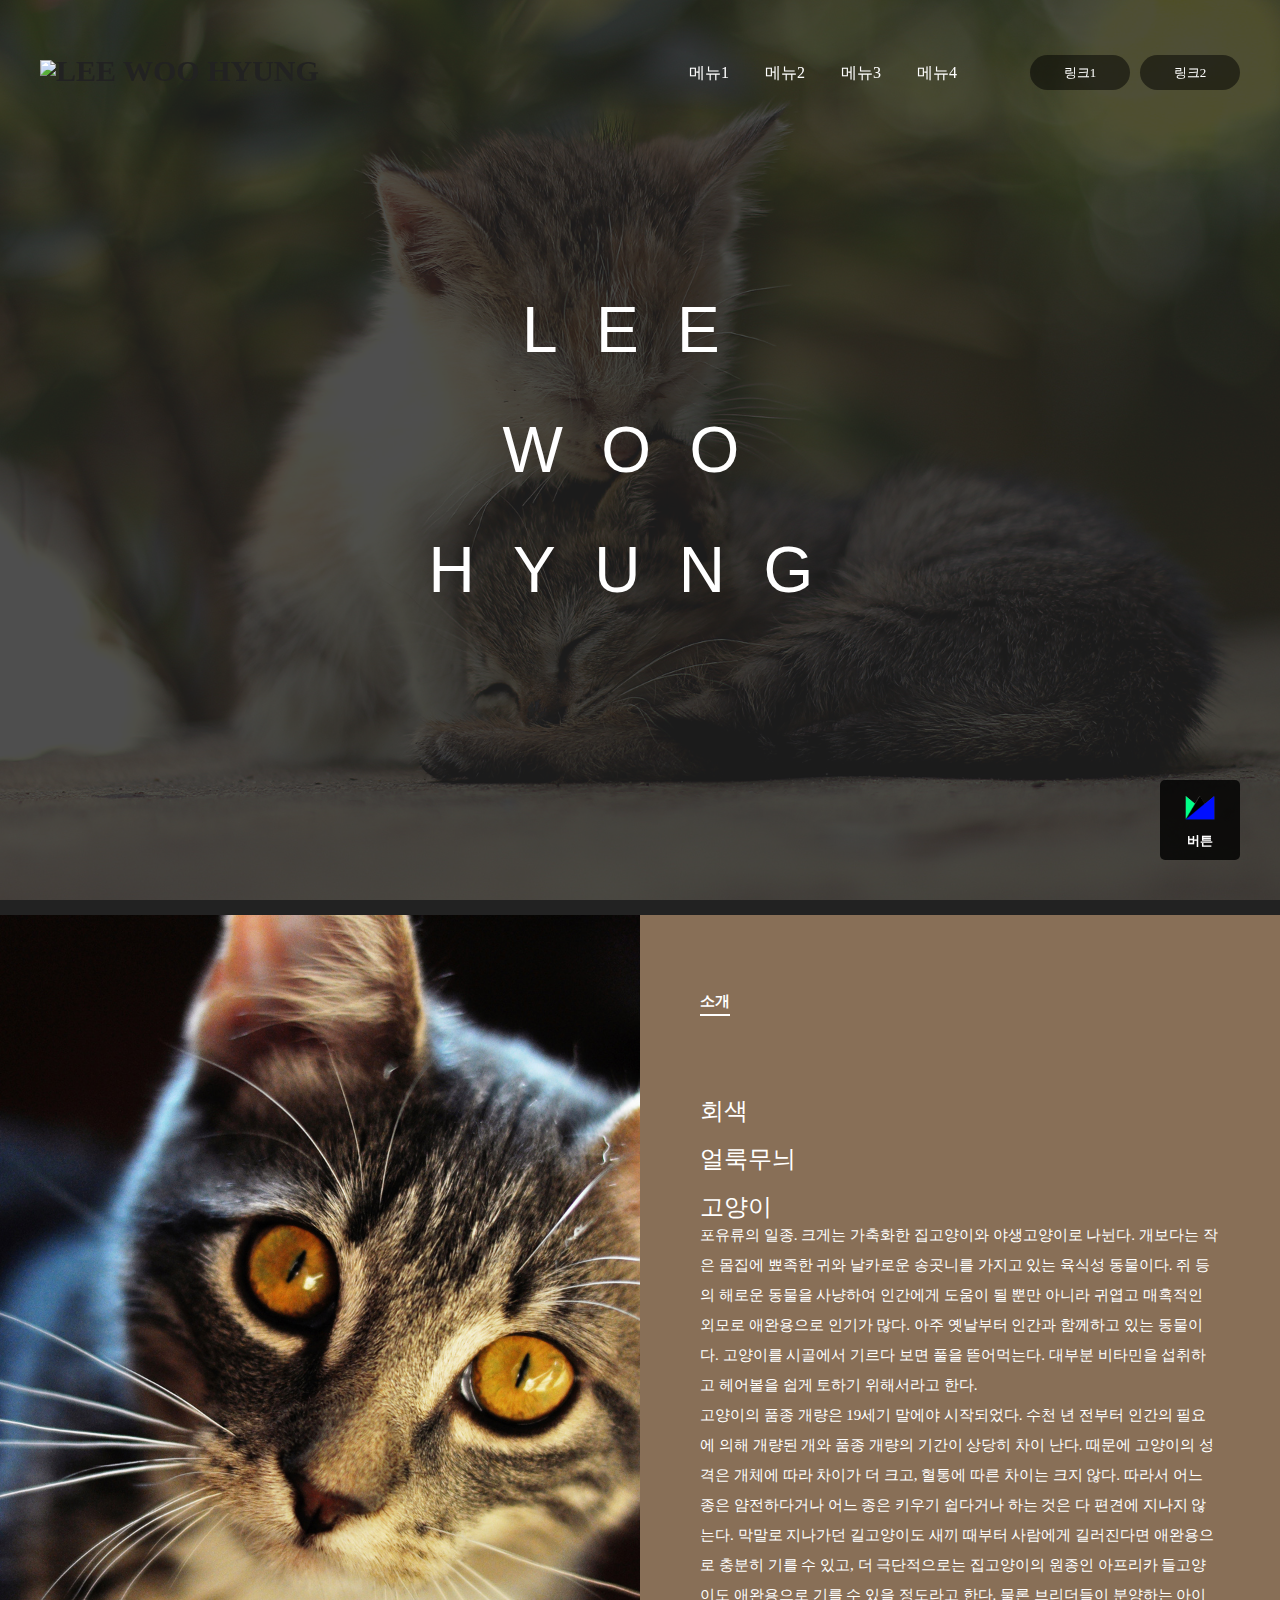
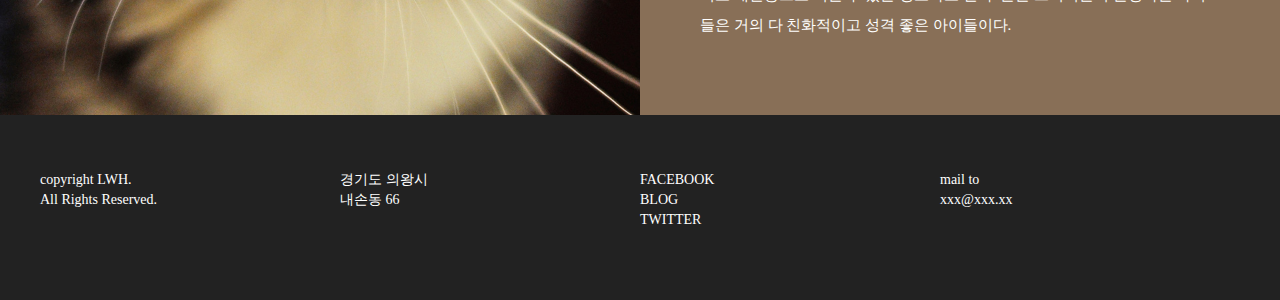
==== ip_test.html @ e0976956 "포트폴리오 연습01 - jq사용하여 스크롤 시 네비 애니메이션, 윈도우 고정 버튼" ====
<!DOCTYPE html>
<html lang="ko">
<head>
    <meta charset="UTF-8">
    <title>test</title>
    
    <script src="js/jquery-1.11.3.min.js"></script>
    <script src="js/jquery.easing.1.3.js"></script>

    <script src="js/jquery.transform2d.js"></script>
    <!--about에 3D로 스토리텔링-->
    
    <script src="js/ip_test.js"></script>
    <script src="js/psh.js"></script>
    <link rel="stylesheet" href="css_ip_test/ip_test.css">
</head>

<body>
    <a href="#" class="btn-down" target="_blank"><span></span>버튼</a>
    <!--nav-->
    <header>
        <div class="bg"></div>
        <div class="wrapper">
            <h1><img src="img/logo.png" title="LEE WOO HYUNG" /></h1>
            <nav>
                <ul>
                    <li><a href="#">메뉴1</a></li>
                    <li><a href="#">메뉴2</a></li>
                    <li><a href="#">메뉴3</a></li>
                    <li><a href="#">메뉴4</a></li>
                </ul>
                <ul>
                    <li><a href="#" target="_blank" class="outlink">링크1</a></li>
                    <li><a href="#" target="_blank" class="outlink">링크2</a></li>
                </ul>
            </nav>
        </div>
    </header>
    
    <div class="bodywrap">
        <div id="visual">
            <div class="wrapper" style="background-image:url('img/intro.jpg');">
                <div class="bg">
                    <div class="txt">
                        <p>LEE<br />WOO<br />HYUNG</p>
                    </div>
                </div>
            </div>
        </div>
        <div id="introduce">
            <div class="wrapper">
                <dl>
                    <dt style="background-image:url('img/introduce.jpg')"></dt>
                    <dd>
                        <div class="tit">
                            <p class="stit w"><span>소개</span></p>
                            <p class="btit w b">
                                회색<br />
                                얼룩무늬<br />
                                고양이
                            </p>
                        </div>
                        <div class="txt">
                            <p class="btit w">
                                포유류의 일종. 크게는 가축화한 집고양이와 야생고양이로 나뉜다. 개보다는 작은 몸집에 뾰족한 귀와 날카로운 송곳니를 가지고 있는 육식성 동물이다. 쥐 등의 해로운 동물을 사냥하여 인간에게 도움이 될 뿐만 아니라 귀엽고 매혹적인 외모로 애완용으로 인기가 많다. 아주 옛날부터 인간과 함께하고 있는 동물이다. 고양이를 시골에서 기르다 보면 풀을 뜯어먹는다. 대부분 비타민을 섭취하고 헤어볼을 쉽게 토하기 위해서라고 한다.<br />
                                고양이의 품종 개량은 19세기 말에야 시작되었다. 수천 년 전부터 인간의 필요에 의해 개량된 개와 품종 개량의 기간이 상당히 차이 난다. 때문에 고양이의 성격은 개체에 따라 차이가 더 크고, 혈통에 따른 차이는 크지 않다. 따라서 어느 종은 얌전하다거나 어느 종은 키우기 쉽다거나 하는 것은 다 편견에 지나지 않는다. 막말로 지나가던 길고양이도 새끼 때부터 사람에게 길러진다면 애완용으로 충분히 기를 수 있고, 더 극단적으로는 집고양이의 원종인 아프리카 들고양이도 애완용으로 기를 수 있을 정도라고 한다. 물론 브리더들이 분양하는 아이들은 거의 다 친화적이고 성격 좋은 아이들이다. 
                            </p>
                        </div>
                    </dd>
                </dl>
            </div>
        </div>
        <footer>
            <div class="wrapper">
                <ul>
                    <li>
                        copyright LWH.<br />All Rights Reserved.
                    </li>
                    <li>
                        경기도 의왕시<br />
                        내손동 66
                    </li>
                    <li>
                        <a href="#">FACEBOOK</a><br />
                        <a href="#">BLOG</a><br />
                        <a href="#">TWITTER</a>
                    </li>
                    <li>
                        mail to<br />
                        <a href="mailto:xxx@xxx.xx">xxx@xxx.xx</a>
                    </li>
                </ul>
            </div>
        </footer>
    </div>
</body>
</html>
---- css_ip_test/ip_test.css ----
/*reset*/
ul, ol, li {
    list-style: none
}
a:link, a:active, a:visited {
    text-decoration: none
}
a:hover {
    text-decoration: none
}

/*font*/
@charset "utf-8";


header, footer, nav {
    display: block;
    margin: 0;
    padding: 0
}
html, body {
    width: 100%;
    height: 100%;
    margin: 0;
    padding: 0;
    background-color: #222
}
body {
    color: #222;
    font-weight: 400;
    font-size: 15px;
    line-height: 150%
}
button {
    border: 0;
    background: none;
    line-height: 100%;
    vertical-align: bottom;
}


img {
    vertical-align: bottom
}
span.txt {
    font-size: 0;
    color: transparent;
    text-indent: -9999px
}
.clear {
    clear: both
}
hr {
    border: 0;
    height: 60px
}
.stop-scrolling {
    overflow: hidden;
    position: fixed
}
.bodywrap {
    margin: 0 auto;
    max-width: 1600px;
    height: 100%
}
.btn-down {
    display: block;
    position: fixed;
    z-index: 1000;
    bottom: 40px;
    left: 50%;
    width: 80px;
    height: 80px;
    background-color: rgba(0, 0, 0, .8);
    text-align: center;
    border-radius: 5px;
    color: #fff;
    font-size: 13px;
    font-weight: bold
}
.btn-down:hover {
    background-color: rgba(255, 255, 255, .8);
    color: #222
}
.btn-down span {
    display: block;
    width: 30px;
    height: 25px;
    margin: 15px auto 10px;
    background: url(../img/logo.PNG) no-repeat;
    background-size: 30px 25px
}
.stit {
    padding-bottom: 50px
}
.stit span {
    font-weight: bold;
    padding-bottom: 5px
}
.stit.c {
    text-align: center
}
.stit.w span {
    color: #fff;
    border-bottom: 2px solid #fff
}
.stit.b span {
    border-bottom: 2px solid #222
}
.btit {
    line-height: 2em
}
.btit.b {
    font-size: 1.6em;
    line-height: 2em
}
.btit.w {
    color: #fff
}
header {
    position: fixed;
    z-index: 1000;
    width: 100%;
    text-align: center
}
header .bg {
    position: absolute;
    top: 0;
    left: 0;
    width: 100%;
    height: 120px;
    background-color: #111;
    opacity: 0
}
header .wrapper {
    position: relative;
    display: inline-block;
    text-align: center;
    width: 100%;
    max-width: 1600px;
    margin-top: 40px
}
header .wrapper h1 {
    float: left;
    height: 35px;
    margin-left: 40px
}
header .wrapper h1 img {
    height: 100%
}
header .wrapper nav {
    float: right;
    padding-right: 35px
}
header .wrapper nav ul {
    float: left
}
header .wrapper nav ul:last-child {
    margin-left: 10px
}
header .wrapper nav ul li {
    float: left
}
header .wrapper nav ul li a {
    display: block;
    text-align: center;
    font-size: 16px;
    line-height: 35px;
    padding: 0 18px;
    color: #fff
}
header .wrapper nav ul li a:hover,
header .wrapper nav ul li a.active {
    color: #886f57
}
header .wrapper nav ul li a.outlink {
    padding: 0;
    width: 100px;
    height: 35px;
    font-size: 13px;
    background-color: rgba(0, 0, 0, .5);
    border-radius: 20px
}
header .wrapper nav ul li a.outlink:first-child {
    margin: 0 5px
}
header .wrapper nav ul li a.outlink:hover {
    background-color: rgba(255, 255, 255, .5)
}
#visual {
    background-color: #000;
    height: 100%
}
#visual .wrapper {
    height: 100%;
    position: relative;
    background-size: cover;
    background-position: center;
    background-repeat: no-repeat
}
#visual .wrapper .bg {
    position: absolute;
    top: 0;
    left: 0;
    width: 100%;
    height: 100%;
    background-color: rgba(34, 34, 34, .8)
}
#visual .wrapper .bg .txt {
    display: table;
    width: 100%;
    height: 100%
}
#visual .wrapper .bg .txt p {
    display: table-cell;
    font-family: 'Ropa', 'Noto', sans-serif;
    color: #fff;
    font-size: 4.267em;
    line-height: 1.875em;
    letter-spacing: .6em;
    text-align: center;
    vertical-align: middle
}
#introduce {
    background-color: #886f57;
    height: 80%;
    min-height: 800px
}
#introduce .wrapper {
    height: 100%;
    position: relative
}
#introduce .wrapper>dl {
    display: table;
    width: 100%;
    height: 100%
}
#introduce .wrapper>dl>dt {
    display: table-cell;
    width: 50%;
    background-size: cover;
    background-position: center;
    background-repeat: no-repeat
}
#introduce .wrapper>dl>dd {
    display: table-cell;
    width: 50%
}
#introduce .wrapper>dl>dd>div.tit {
    padding: 60px
}
#introduce .wrapper>dl>dd>div.txt {
    position: absolute;
    bottom: 0;
    padding: 60px
}
footer {
    width: 100%;
    height: 185px
}
footer .wrapper {
    margin: 0 auto;
    padding: 0 40px;
    color: #fff
}
footer .wrapper ul {
    display: inline-block;
    width: 100%;
    padding: 40px 0 0 0
}
footer .wrapper ul li {
    float: left;
    width: 25%;
    font-size: 14px;
    line-height: 20px
}
footer .wrapper ul li a {
    color: #fff
}
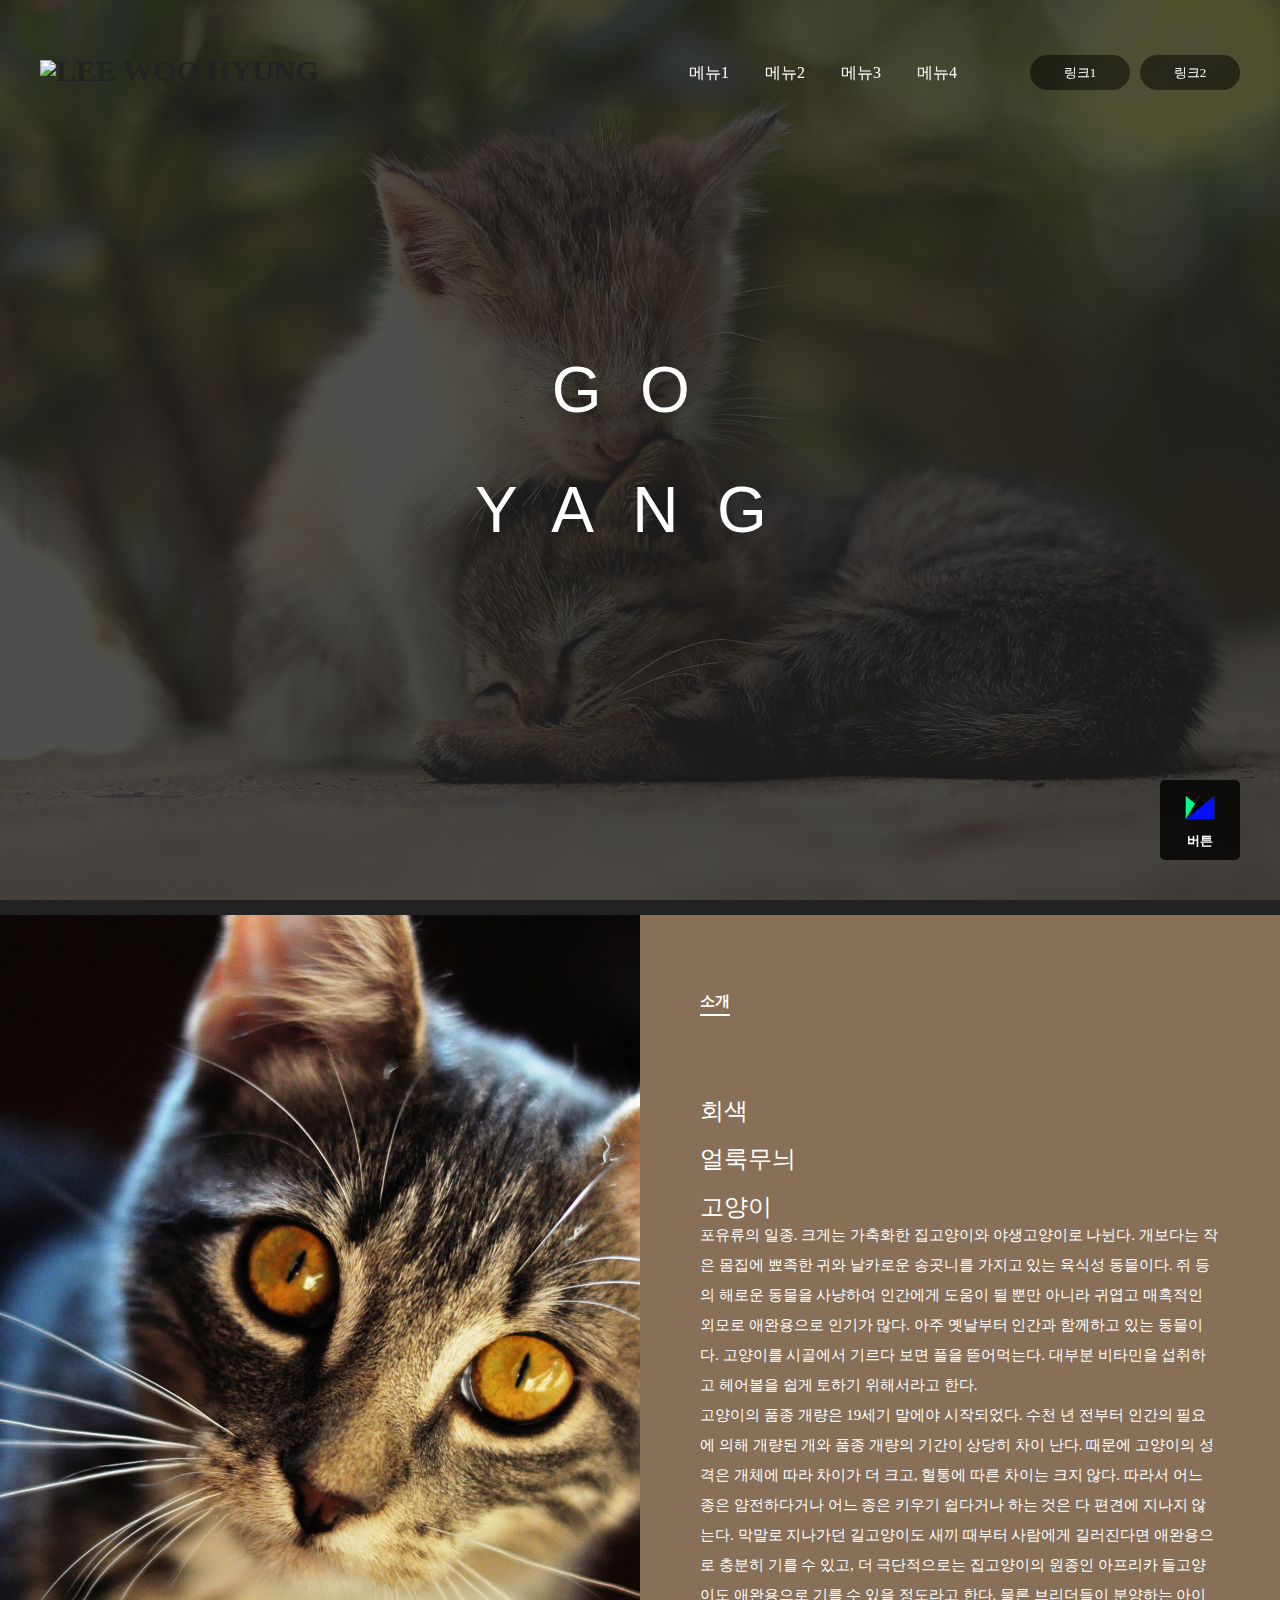
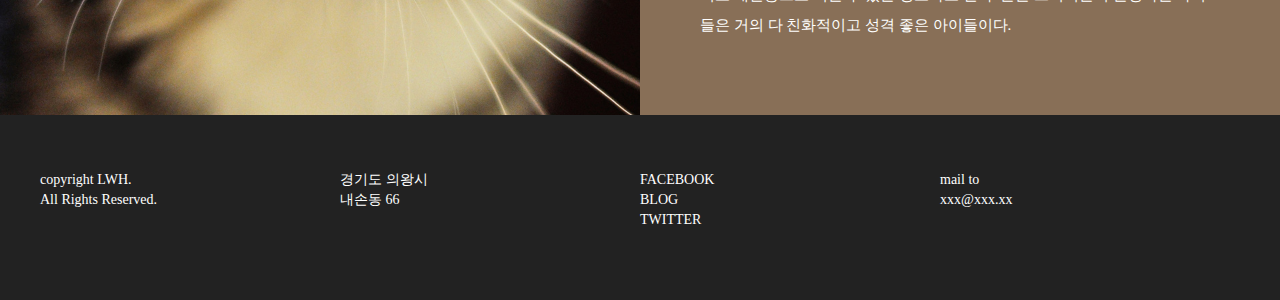
==== commit ee3a6d49: "ip-final" ====
--- a/ip_test.html
+++ b/ip_test.html
@@ -2,16 +2,14 @@
 <html lang="ko">
 <head>
     <meta charset="UTF-8">
-    <title>test</title>
+    <title>ip-final</title>
     
     <script src="js/jquery-1.11.3.min.js"></script>
     <script src="js/jquery.easing.1.3.js"></script>
 
     <script src="js/jquery.transform2d.js"></script>
     <!--about에 3D로 스토리텔링-->
-    
     <script src="js/ip_test.js"></script>
-    <script src="js/psh.js"></script>
     <link rel="stylesheet" href="css_ip_test/ip_test.css">
 </head>
 
@@ -42,7 +40,7 @@
             <div class="wrapper" style="background-image:url('img/intro.jpg');">
                 <div class="bg">
                     <div class="txt">
-                        <p>LEE<br />WOO<br />HYUNG</p>
+                        <p>GO<br>YANG<br></p>
                     </div>
                 </div>
             </div>
@@ -55,14 +53,14 @@
                         <div class="tit">
                             <p class="stit w"><span>소개</span></p>
                             <p class="btit w b">
-                                회색<br />
-                                얼룩무늬<br />
+                                회색<br>
+                                얼룩무늬<br>
                                 고양이
                             </p>
                         </div>
                         <div class="txt">
                             <p class="btit w">
-                                포유류의 일종. 크게는 가축화한 집고양이와 야생고양이로 나뉜다. 개보다는 작은 몸집에 뾰족한 귀와 날카로운 송곳니를 가지고 있는 육식성 동물이다. 쥐 등의 해로운 동물을 사냥하여 인간에게 도움이 될 뿐만 아니라 귀엽고 매혹적인 외모로 애완용으로 인기가 많다. 아주 옛날부터 인간과 함께하고 있는 동물이다. 고양이를 시골에서 기르다 보면 풀을 뜯어먹는다. 대부분 비타민을 섭취하고 헤어볼을 쉽게 토하기 위해서라고 한다.<br />
+                                포유류의 일종. 크게는 가축화한 집고양이와 야생고양이로 나뉜다. 개보다는 작은 몸집에 뾰족한 귀와 날카로운 송곳니를 가지고 있는 육식성 동물이다. 쥐 등의 해로운 동물을 사냥하여 인간에게 도움이 될 뿐만 아니라 귀엽고 매혹적인 외모로 애완용으로 인기가 많다. 아주 옛날부터 인간과 함께하고 있는 동물이다. 고양이를 시골에서 기르다 보면 풀을 뜯어먹는다. 대부분 비타민을 섭취하고 헤어볼을 쉽게 토하기 위해서라고 한다.<br>
                                 고양이의 품종 개량은 19세기 말에야 시작되었다. 수천 년 전부터 인간의 필요에 의해 개량된 개와 품종 개량의 기간이 상당히 차이 난다. 때문에 고양이의 성격은 개체에 따라 차이가 더 크고, 혈통에 따른 차이는 크지 않다. 따라서 어느 종은 얌전하다거나 어느 종은 키우기 쉽다거나 하는 것은 다 편견에 지나지 않는다. 막말로 지나가던 길고양이도 새끼 때부터 사람에게 길러진다면 애완용으로 충분히 기를 수 있고, 더 극단적으로는 집고양이의 원종인 아프리카 들고양이도 애완용으로 기를 수 있을 정도라고 한다. 물론 브리더들이 분양하는 아이들은 거의 다 친화적이고 성격 좋은 아이들이다. 
                             </p>
                         </div>
@@ -74,19 +72,19 @@
             <div class="wrapper">
                 <ul>
                     <li>
-                        copyright LWH.<br />All Rights Reserved.
+                        copyright LWH.<br>All Rights Reserved.
                     </li>
                     <li>
-                        경기도 의왕시<br />
+                        경기도 의왕시<br>
                         내손동 66
                     </li>
                     <li>
-                        <a href="#">FACEBOOK</a><br />
-                        <a href="#">BLOG</a><br />
+                        <a href="#">FACEBOOK</a><br>
+                        <a href="#">BLOG</a><br>
                         <a href="#">TWITTER</a>
                     </li>
                     <li>
-                        mail to<br />
+                        mail to<br>
                         <a href="mailto:xxx@xxx.xx">xxx@xxx.xx</a>
                     </li>
                 </ul>
